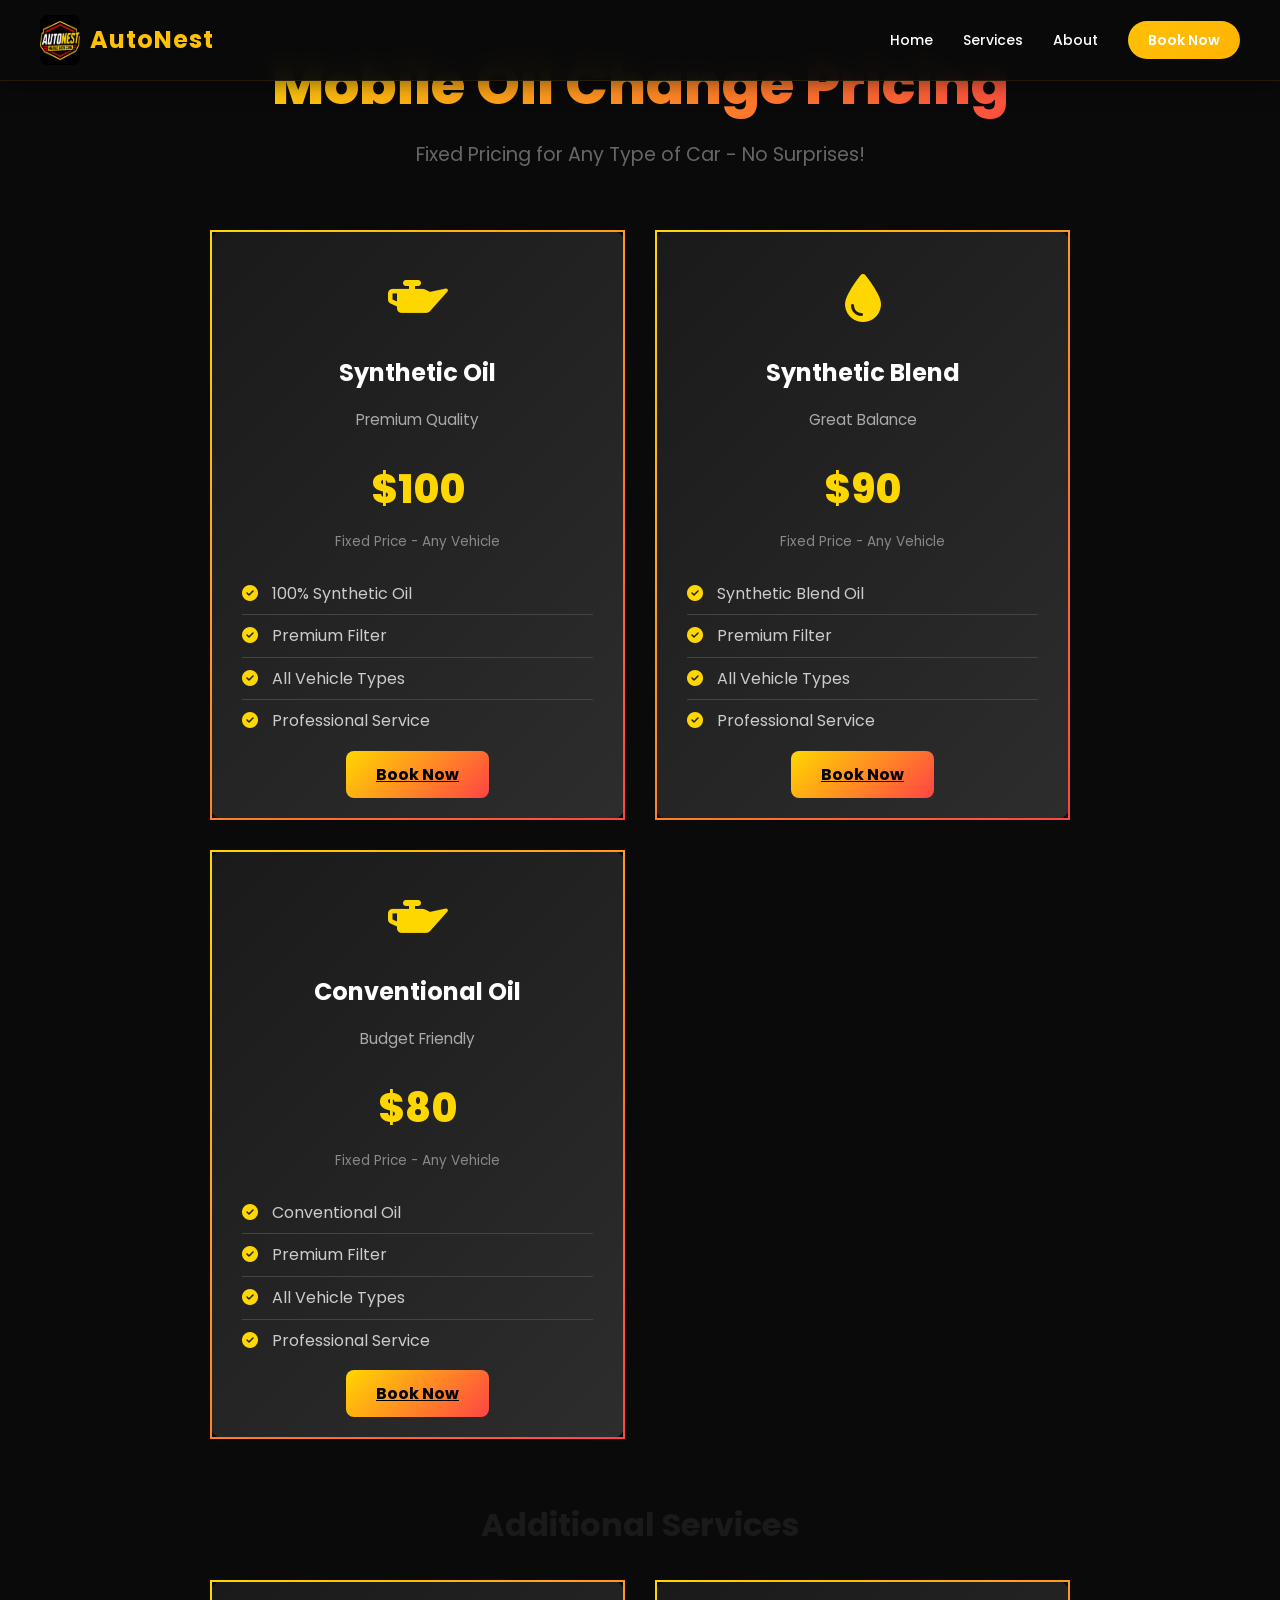
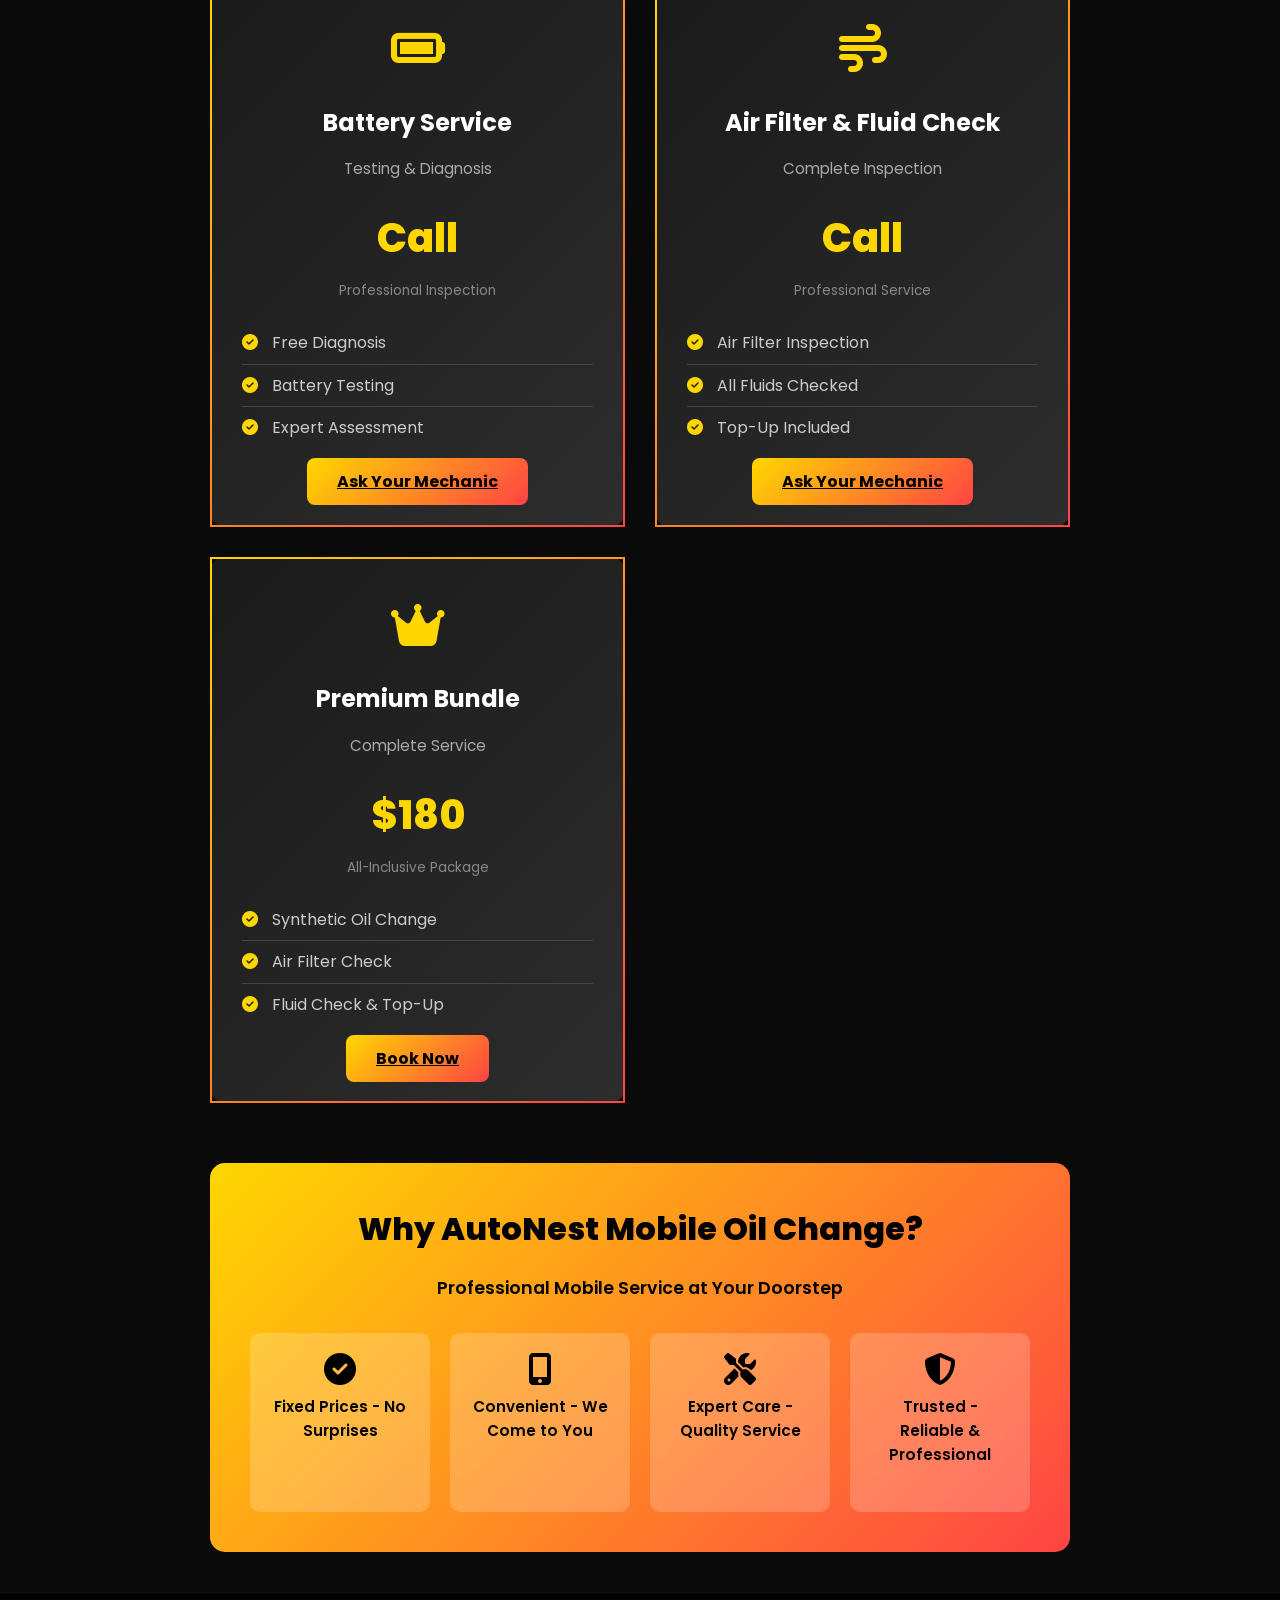
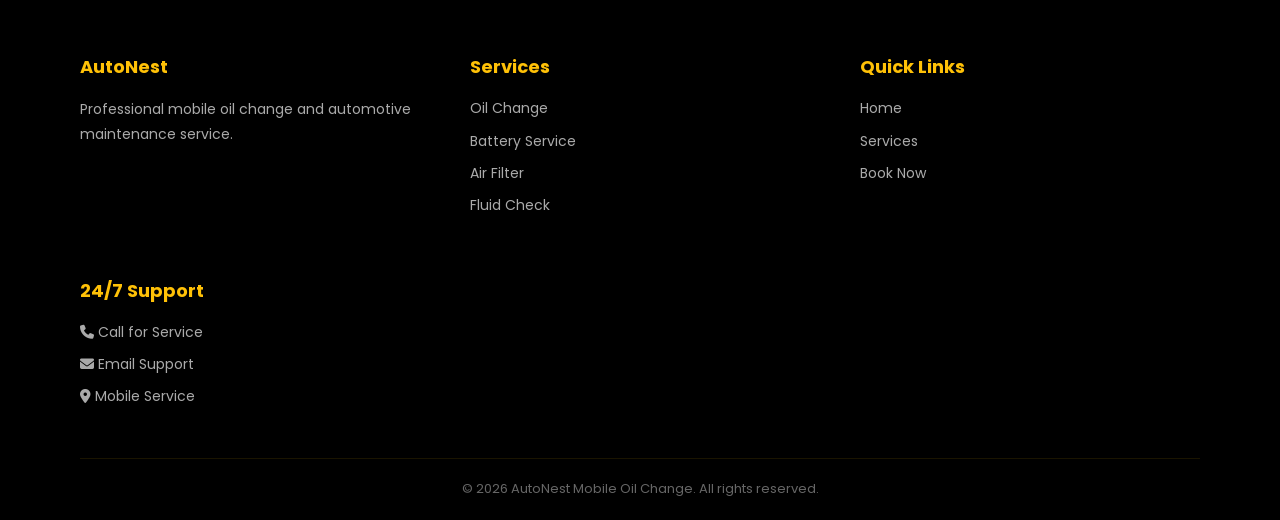
==== pricing.html @ f565ca82 "🎉 Initial commit: AutoNest website" ====
<!DOCTYPE html>
<html lang="en">
<head>
  <meta charset="UTF-8" />
  <meta name="viewport" content="width=device-width, initial-scale=1.0"/>
  <title>AutoNest Pricing | Mobile Oil Change Services</title>
  <link rel="stylesheet" href="styles.css" />
  <link href="https://fonts.googleapis.com/css2?family=Poppins:wght@300;400;600;700;800&family=Sora:wght@400;600;700&display=swap" rel="stylesheet">
  <link rel="stylesheet" href="https://cdnjs.cloudflare.com/ajax/libs/font-awesome/6.4.0/css/all.min.css">
  <style>
    .pricing-container {
      max-width: 900px;
      margin: 0 auto;
      padding: 40px 20px;
    }

    .pricing-hero {
      text-align: center;
      margin-bottom: 60px;
    }

    .pricing-hero h1 {
      font-size: 3.5rem;
      font-weight: 800;
      background: linear-gradient(135deg, #FFD700 0%, #FF4444 100%);
      -webkit-background-clip: text;
      -webkit-text-fill-color: transparent;
      background-clip: text;
      margin-bottom: 10px;
    }

    .pricing-hero p {
      font-size: 1.2rem;
      color: #666;
      margin-bottom: 30px;
    }

    .pricing-grid {
      display: grid;
      grid-template-columns: repeat(auto-fit, minmax(280px, 1fr));
      gap: 30px;
      margin-bottom: 60px;
    }

    .price-card {
      background: linear-gradient(135deg, #1a1a1a 0%, #2d2d2d 100%);
      border: 2px solid transparent;
      border-image: linear-gradient(135deg, #FFD700, #FF4444) 1;
      border-radius: 15px;
      padding: 30px;
      text-align: center;
      transition: all 0.3s ease;
      position: relative;
      overflow: hidden;
    }

    .price-card::before {
      content: '';
      position: absolute;
      top: 0;
      left: -100%;
      width: 100%;
      height: 100%;
      background: linear-gradient(90deg, transparent, rgba(255,215,0,0.1), transparent);
      transition: left 0.5s ease;
    }

    .price-card:hover::before {
      left: 100%;
    }

    .price-card:hover {
      transform: translateY(-10px);
      box-shadow: 0 20px 40px rgba(255,215,0,0.2);
    }

    .price-icon {
      font-size: 3rem;
      color: #FFD700;
      margin-bottom: 15px;
    }

    .price-card h3 {
      font-size: 1.5rem;
      color: #fff;
      margin-bottom: 15px;
      font-weight: 700;
    }

    .price-card p {
      color: #aaa;
      font-size: 0.95rem;
      margin-bottom: 25px;
    }

    .price-tag {
      font-size: 2.5rem;
      font-weight: 800;
      color: #FFD700;
      margin-bottom: 10px;
    }

    .price-note {
      color: #888;
      font-size: 0.85rem;
      margin-bottom: 20px;
    }

    .price-features {
      list-style: none;
      margin: 20px 0;
      text-align: left;
    }

    .price-features li {
      color: #ccc;
      padding: 8px 0;
      border-bottom: 1px solid #444;
    }

    .price-features li:last-child {
      border-bottom: none;
    }

    .price-features i {
      color: #FFD700;
      margin-right: 10px;
    }

    .btn-price {
      background: linear-gradient(135deg, #FFD700, #FF4444);
      color: #000;
      padding: 12px 30px;
      border: none;
      border-radius: 8px;
      font-weight: 700;
      cursor: pointer;
      width: 100%;
      margin-top: 20px;
      transition: all 0.3s ease;
    }

    .btn-price:hover {
      transform: scale(1.05);
      box-shadow: 0 10px 25px rgba(255,215,0,0.3);
    }

    .pricing-info {
      background: linear-gradient(135deg, #FFD700 0%, #FF4444 100%);
      border-radius: 15px;
      padding: 40px;
      color: #000;
      text-align: center;
      margin-top: 60px;
    }

    .pricing-info h2 {
      font-size: 2rem;
      margin-bottom: 20px;
      font-weight: 800;
    }

    .pricing-info p {
      font-size: 1.1rem;
      margin-bottom: 25px;
      font-weight: 600;
    }

    .features-grid {
      display: grid;
      grid-template-columns: repeat(auto-fit, minmax(150px, 1fr));
      gap: 20px;
      margin-top: 30px;
    }

    .feature-box {
      background: rgba(255,255,255,0.2);
      padding: 20px;
      border-radius: 10px;
      backdrop-filter: blur(10px);
    }

    .feature-box i {
      font-size: 2rem;
      display: block;
      margin-bottom: 10px;
    }

    .feature-box p {
      font-size: 0.95rem;
      font-weight: 600;
    }

    @media (max-width: 768px) {
      .pricing-hero h1 {
        font-size: 2.5rem;
      }

      .pricing-grid {
        grid-template-columns: 1fr;
      }
    }
  </style>
</head>

<body>

  <!-- NAVBAR -->
  <nav class="navbar">
    <div class="navbar-container">
      <div class="navbar-brand">
        <a href="index.html" style="text-decoration: none; color: inherit; display: flex; align-items: center; gap: 10px;">
          <img src="assets/logo.jpeg" alt="AutoNest Logo" class="logo-img" style="max-width: 40px;">
          <span class="brand-name">AutoNest</span>
        </a>
      </div>
      <button class="mobile-menu-toggle" id="mobileMenuToggle">
        <span></span>
        <span></span>
        <span></span>
      </button>
      <div class="nav-links" id="navLinks">
        <a href="index.html#home" class="nav-link">Home</a>
        <a href="index.html#services" class="nav-link">Services</a>
        <a href="index.html#about" class="nav-link">About</a>
        <a href="index.html#booking" class="nav-link nav-link-cta">Book Now</a>
      </div>
    </div>
  </nav>

  <div class="pricing-container">
    <div class="pricing-hero">
      <h1>Mobile Oil Change Pricing</h1>
      <p>Fixed Pricing for Any Type of Car - No Surprises!</p>
    </div>

    <div class="pricing-grid">
      <!-- Synthetic Oil Card -->
      <div class="price-card">
        <div class="price-icon">
          <i class="fas fa-oil-can"></i>
        </div>
        <h3>Synthetic Oil</h3>
        <p>Premium Quality</p>
        <div class="price-tag">$100</div>
        <div class="price-note">Fixed Price - Any Vehicle</div>
        <ul class="price-features">
          <li><i class="fas fa-check-circle"></i> 100% Synthetic Oil</li>
          <li><i class="fas fa-check-circle"></i> Premium Filter</li>
          <li><i class="fas fa-check-circle"></i> All Vehicle Types</li>
          <li><i class="fas fa-check-circle"></i> Professional Service</li>
        </ul>
        <a href="index.html#booking" class="btn-price">Book Now</a>
      </div>

      <!-- Synthetic Blend Card -->
      <div class="price-card">
        <div class="price-icon">
          <i class="fas fa-droplet"></i>
        </div>
        <h3>Synthetic Blend</h3>
        <p>Great Balance</p>
        <div class="price-tag">$90</div>
        <div class="price-note">Fixed Price - Any Vehicle</div>
        <ul class="price-features">
          <li><i class="fas fa-check-circle"></i> Synthetic Blend Oil</li>
          <li><i class="fas fa-check-circle"></i> Premium Filter</li>
          <li><i class="fas fa-check-circle"></i> All Vehicle Types</li>
          <li><i class="fas fa-check-circle"></i> Professional Service</li>
        </ul>
        <a href="index.html#booking" class="btn-price">Book Now</a>
      </div>

      <!-- Conventional Oil Card -->
      <div class="price-card">
        <div class="price-icon">
          <i class="fas fa-oil-can"></i>
        </div>
        <h3>Conventional Oil</h3>
        <p>Budget Friendly</p>
        <div class="price-tag">$80</div>
        <div class="price-note">Fixed Price - Any Vehicle</div>
        <ul class="price-features">
          <li><i class="fas fa-check-circle"></i> Conventional Oil</li>
          <li><i class="fas fa-check-circle"></i> Premium Filter</li>
          <li><i class="fas fa-check-circle"></i> All Vehicle Types</li>
          <li><i class="fas fa-check-circle"></i> Professional Service</li>
        </ul>
        <a href="index.html#booking" class="btn-price">Book Now</a>
      </div>
    </div>

    <!-- Additional Services Section -->
    <div style="margin-top: 60px;">
      <h2 style="text-align: center; font-size: 2rem; margin-bottom: 30px; color: #1a1a1a;">Additional Services</h2>
      <div class="pricing-grid">
        <div class="price-card">
          <div class="price-icon">
            <i class="fas fa-battery-full"></i>
          </div>
          <h3>Battery Service</h3>
          <p>Testing & Diagnosis</p>
          <div class="price-tag">Call</div>
          <div class="price-note">Professional Inspection</div>
          <ul class="price-features">
            <li><i class="fas fa-check-circle"></i> Free Diagnosis</li>
            <li><i class="fas fa-check-circle"></i> Battery Testing</li>
            <li><i class="fas fa-check-circle"></i> Expert Assessment</li>
          </ul>
          <a href="index.html#booking" class="btn-price">Ask Your Mechanic</a>
        </div>

        <div class="price-card">
          <div class="price-icon">
            <i class="fas fa-wind"></i>
          </div>
          <h3>Air Filter & Fluid Check</h3>
          <p>Complete Inspection</p>
          <div class="price-tag">Call</div>
          <div class="price-note">Professional Service</div>
          <ul class="price-features">
            <li><i class="fas fa-check-circle"></i> Air Filter Inspection</li>
            <li><i class="fas fa-check-circle"></i> All Fluids Checked</li>
            <li><i class="fas fa-check-circle"></i> Top-Up Included</li>
          </ul>
          <a href="index.html#booking" class="btn-price">Ask Your Mechanic</a>
        </div>

        <div class="price-card">
          <div class="price-icon">
            <i class="fas fa-crown"></i>
          </div>
          <h3>Premium Bundle</h3>
          <p>Complete Service</p>
          <div class="price-tag">$180</div>
          <div class="price-note">All-Inclusive Package</div>
          <ul class="price-features">
            <li><i class="fas fa-check-circle"></i> Synthetic Oil Change</li>
            <li><i class="fas fa-check-circle"></i> Air Filter Check</li>
            <li><i class="fas fa-check-circle"></i> Fluid Check & Top-Up</li>
          </ul>
          <a href="index.html#booking" class="btn-price">Book Now</a>
        </div>
      </div>
    </div>

    <!-- Why Choose Us Section -->
    <div class="pricing-info">
      <h2>Why AutoNest Mobile Oil Change?</h2>
      <p>Professional Mobile Service at Your Doorstep</p>
      <div class="features-grid">
        <div class="feature-box">
          <i class="fas fa-check-circle"></i>
          <p>Fixed Prices - No Surprises</p>
        </div>
        <div class="feature-box">
          <i class="fas fa-mobile-alt"></i>
          <p>Convenient - We Come to You</p>
        </div>
        <div class="feature-box">
          <i class="fas fa-tools"></i>
          <p>Expert Care - Quality Service</p>
        </div>
        <div class="feature-box">
          <i class="fas fa-shield-alt"></i>
          <p>Trusted - Reliable & Professional</p>
        </div>
      </div>
    </div>
  </div>

  <!-- FOOTER -->
  <footer>
    <div class="container">
      <div class="footer-content">
        <div class="footer-section">
          <h4>AutoNest</h4>
          <p>Professional mobile oil change and automotive maintenance service.</p>
        </div>
        <div class="footer-section">
          <h4>Services</h4>
          <ul>
            <li><a href="index.html#services">Oil Change</a></li>
            <li><a href="index.html#services">Battery Service</a></li>
            <li><a href="index.html#services">Air Filter</a></li>
            <li><a href="index.html#services">Fluid Check</a></li>
          </ul>
        </div>
        <div class="footer-section">
          <h4>Quick Links</h4>
          <ul>
            <li><a href="index.html">Home</a></li>
            <li><a href="index.html#services">Services</a></li>
            <li><a href="index.html#booking">Book Now</a></li>
          </ul>
        </div>
        <div class="footer-section">
          <h4>24/7 Support</h4>
          <ul>
            <li><i class="fas fa-phone"></i> Call for Service</li>
            <li><i class="fas fa-envelope"></i> Email Support</li>
            <li><i class="fas fa-map-marker-alt"></i> Mobile Service</li>
          </ul>
        </div>
      </div>
      <div class="footer-bottom">
        <p>&copy; 2026 AutoNest Mobile Oil Change. All rights reserved.</p>
      </div>
    </div>
  </footer>

  <script src="script.js"></script>

</body>
</html>
---- styles.css ----
/* ====================================
   GLOBAL & RESET
   ==================================== */

* {
  margin: 0;
  padding: 0;
  box-sizing: border-box;
}

html {
  scroll-behavior: smooth;
}

body {
  font-family: 'Poppins', sans-serif;
  background: #0a0a0a;
  color: #fff;
  overflow-x: hidden;
  line-height: 1.6;
}

.container {
  max-width: 1200px;
  margin: 0 auto;
  padding: 0 40px;
}

/* ====================================
   ANIMATIONS
   ==================================== */

@keyframes fadeInUp {
  from {
    opacity: 0;
    transform: translateY(30px);
  }
  to {
    opacity: 1;
    transform: translateY(0);
  }
}

@keyframes slideInLeft {
  from {
    opacity: 0;
    transform: translateX(-50px);
  }
  to {
    opacity: 1;
    transform: translateX(0);
  }
}

@keyframes slideInRight {
  from {
    opacity: 0;
    transform: translateX(50px);
  }
  to {
    opacity: 1;
    transform: translateX(0);
  }
}

@keyframes float {
  0%, 100% {
    transform: translateY(0px);
  }
  50% {
    transform: translateY(-20px);
  }
}

@keyframes scaleIn {
  from {
    opacity: 0;
    transform: scale(0.8);
  }
  to {
    opacity: 1;
    transform: scale(1);
  }
}

@keyframes rotateIcon {
  from {
    transform: rotate(0deg);
  }
  to {
    transform: rotate(360deg);
  }
}

@keyframes pulse {
  0%, 100% {
    opacity: 1;
  }
  50% {
    opacity: 0.7;
  }
}

@keyframes shimmer {
  0% {
    background-position: -1000px 0;
  }
  100% {
    background-position: 1000px 0;
  }
}

@keyframes glow {
  0%, 100% {
    box-shadow: 0 0 5px rgba(255, 193, 7, 0.3);
  }
  50% {
    box-shadow: 0 0 20px rgba(255, 193, 7, 0.6);
  }
}

@keyframes bounce {
  0%, 100% {
    transform: translateY(0);
  }
  50% {
    transform: translateY(-10px);
  }
}

/* ====================================
   NAVBAR
   ==================================== */

.navbar {
  position: fixed;
  top: 0;
  width: 100%;
  padding: 15px 40px;
  background: rgba(10, 10, 10, 0.95);
  backdrop-filter: blur(10px);
  z-index: 1000;
  border-bottom: 1px solid rgba(255, 193, 7, 0.1);
  box-shadow: 0 2px 20px rgba(0, 0, 0, 0.5);
}

.navbar-container {
  max-width: 1200px;
  margin: 0 auto;
  display: flex;
  justify-content: space-between;
  align-items: center;
}

.navbar-brand {
  display: flex;
  align-items: center;
  gap: 12px;
  cursor: pointer;
  animation: fadeInUp 0.8s ease-out;
}

.logo-img {
  height: 50px;
  border-radius: 8px;
  transition: transform 0.3s ease;
}

.logo-img:hover {
  transform: scale(1.05);
}

.brand-name {
  font-size: 24px;
  font-weight: 700;
  color: #ffc107;
  letter-spacing: 1px;
}

.nav-links {
  display: flex;
  gap: 30px;
  align-items: center;
  animation: fadeInUp 0.8s ease-out 0.1s both;
}

.nav-link {
  text-decoration: none;
  color: #fff;
  font-weight: 500;
  font-size: 14px;
  position: relative;
  transition: color 0.3s ease;
}

.nav-link::after {
  content: '';
  position: absolute;
  bottom: -5px;
  left: 0;
  width: 0;
  height: 2px;
  background: #ffc107;
  transition: width 0.3s ease;
}

.nav-link:hover {
  color: #ffc107;
}

.nav-link:hover::after {
  width: 100%;
}

.nav-link-cta {
  background: linear-gradient(135deg, #ffc107 0%, #ffb300 100%);
  color: #000;
  padding: 8px 20px;
  border-radius: 25px;
  font-weight: 600;
}

.nav-link-cta::after {
  display: none;
}

.nav-link-cta:hover {
  color: #000;
  transform: translateY(-2px);
  box-shadow: 0 5px 15px rgba(255, 193, 7, 0.4);
}

.mobile-menu-toggle {
  display: none;
  flex-direction: column;
  gap: 5px;
  background: none;
  border: none;
  cursor: pointer;
  z-index: 1001;
}

.mobile-menu-toggle span {
  width: 25px;
  height: 3px;
  background: #fff;
  transition: all 0.3s ease;
}

/* ====================================
   HERO SECTION
   ==================================== */

.hero {
  position: relative;
  height: 100vh;
  display: flex;
  align-items: center;
  justify-content: center;
  margin-top: 60px;
  overflow: hidden;
}

.hero-video-bg {
  position: absolute;
  top: 0;
  left: 0;
  width: 100%;
  height: 100%;
  z-index: 0;
}

.hero-bg-img {
  width: 100%;
  height: 100%;
  object-fit: cover;
  animation: zoom 30s ease-in-out infinite alternate;
}

.hero-overlay {
  position: absolute;
  top: 0;
  left: 0;
  width: 100%;
  height: 100%;
  background: linear-gradient(135deg, rgba(10, 10, 10, 0.8) 0%, rgba(10, 10, 10, 0.4) 100%);
}

@keyframes zoom {
  from {
    transform: scale(1);
  }
  to {
    transform: scale(1.1);
  }
}

.hero-content {
  position: relative;
  z-index: 2;
  text-align: left;
  max-width: 600px;
  padding: 40px;
  animation: slideInLeft 1s ease-out;
}

.hero-text {
  animation: fadeInUp 1s ease-out;
}

.hero-title {
  font-size: 80px;
  font-weight: 800;
  line-height: 1;
  margin-bottom: 20px;
  background: linear-gradient(135deg, #ffc107 0%, #ffb300 100%);
  -webkit-background-clip: text;
  -webkit-text-fill-color: transparent;
  background-clip: text;
}

.hero-title .word {
  display: block;
  animation: slideInLeft 0.8s ease-out;
}

.hero-title .word:nth-child(2) {
  animation-delay: 0.2s;
}

.hero-subtitle {
  font-size: 24px;
  color: #ffc107;
  font-weight: 600;
  margin-bottom: 15px;
  animation: fadeInUp 1s ease-out 0.2s both;
}

.hero-description {
  font-size: 16px;
  color: #ccc;
  margin-bottom: 30px;
  line-height: 1.8;
  animation: fadeInUp 1s ease-out 0.3s both;
}

.hero-cta {
  display: flex;
  gap: 20px;
  margin-bottom: 40px;
  animation: fadeInUp 1s ease-out 0.4s both;
}

.hero-stats {
  display: flex;
  gap: 40px;
  animation: fadeInUp 1s ease-out 0.5s both;
}

.stat-item {
  display: flex;
  flex-direction: column;
  gap: 5px;
}

.stat-number {
  font-size: 28px;
  font-weight: 700;
  color: #ffc107;
}

.stat-label {
  font-size: 12px;
  color: #aaa;
  text-transform: uppercase;
  letter-spacing: 1px;
}

.scroll-indicator {
  position: absolute;
  bottom: 30px;
  left: 50%;
  transform: translateX(-50%);
  text-align: center;
  animation: bounce 2s ease-in-out infinite;
  cursor: pointer;
  z-index: 2;
}

.scroll-indicator span {
  display: block;
  font-size: 12px;
  color: #ffc107;
  margin-bottom: 10px;
  text-transform: uppercase;
  letter-spacing: 1px;
}

.scroll-indicator i {
  color: #ffc107;
  font-size: 20px;
  animation: bounce 2s ease-in-out infinite;
}

/* ====================================
   BUTTONS
   ==================================== */

.btn {
  display: inline-flex;
  align-items: center;
  gap: 8px;
  padding: 12px 28px;
  border-radius: 50px;
  text-decoration: none;
  font-weight: 600;
  font-size: 14px;
  transition: all 0.3s ease;
  cursor: pointer;
  border: none;
  text-transform: uppercase;
  letter-spacing: 1px;
}

.btn-primary {
  background: linear-gradient(135deg, #ffc107 0%, #ffb300 100%);
  color: #000;
  box-shadow: 0 10px 30px rgba(255, 193, 7, 0.3);
}

.btn-primary:hover {
  transform: translateY(-3px);
  box-shadow: 0 15px 40px rgba(255, 193, 7, 0.5);
}

.btn-primary:active {
  transform: translateY(-1px);
}

.btn-secondary {
  background: transparent;
  border: 2px solid #ffc107;
  color: #ffc107;
}

.btn-secondary:hover {
  background: #ffc107;
  color: #000;
  transform: translateY(-3px);
}

.btn-lg {
  padding: 15px 40px;
  font-size: 16px;
}

.btn-service {
  background: #ffc107;
  color: #000;
  padding: 10px 20px;
  font-size: 12px;
  width: 100%;
  justify-content: center;
  position: relative;
  z-index: 10;
  pointer-events: all;
  cursor: pointer;
}

.btn-service:hover {
  background: #ffb300;
  transform: translateY(-2px);
}

/* ====================================
   SECTION HEADERS
   ==================================== */

.section-header {
  text-align: center;
  margin-bottom: 60px;
  animation: fadeInUp 0.8s ease-out;
}

.section-header h2 {
  font-size: 48px;
  font-weight: 800;
  margin-bottom: 15px;
  background: linear-gradient(135deg, #ffc107 0%, #ffb300 100%);
  -webkit-background-clip: text;
  -webkit-text-fill-color: transparent;
  background-clip: text;
}

.section-header p {
  font-size: 18px;
  color: #aaa;
  margin-bottom: 20px;
}

.header-underline {
  width: 60px;
  height: 4px;
  background: linear-gradient(135deg, #ffc107 0%, #ffb300 100%);
  margin: 0 auto;
  border-radius: 2px;
}

/* ====================================
   SERVICES SECTION
   ==================================== */

.services {
  padding: 120px 0;
  background: linear-gradient(180deg, #0a0a0a 0%, #111 100%);
  position: relative;
}

.service-grid {
  display: grid;
  grid-template-columns: repeat(auto-fit, minmax(300px, 1fr));
  gap: 30px;
  margin-top: 50px;
}

.service-card {
  perspective: 1000px;
}

.service-card-inner {
  background: linear-gradient(135deg, #1a1a1a 0%, #111 100%);
  border: 1px solid rgba(255, 193, 7, 0.1);
  border-radius: 15px;
  padding: 30px;
  height: 100%;
  display: flex;
  flex-direction: column;
  transition: all 0.3s cubic-bezier(0.68, -0.55, 0.265, 1.55);
  position: relative;
  overflow: hidden;
  animation: fadeInUp 0.8s ease-out;
  pointer-events: auto;
}

.service-card-inner::before {
  content: '';
  position: absolute;
  top: -50%;
  left: -50%;
  width: 200%;
  height: 200%;
  background: linear-gradient(135deg, transparent, rgba(255, 193, 7, 0.2), transparent);
  transform: rotate(45deg);
  animation: shimmer 3s infinite;
}

.service-card:hover .service-card-inner {
  transform: translateY(-15px) rotateX(5deg);
  border-color: #ffc107;
  box-shadow: 0 30px 60px rgba(255, 193, 7, 0.2);
}

.service-icon {
  font-size: 50px;
  color: #ffc107;
  margin-bottom: 20px;
  animation: fadeInUp 0.8s ease-out;
}

.service-icon i {
  transition: transform 0.3s ease;
}

.service-card:hover .service-icon i {
  animation: rotateIcon 0.6s ease;
}

.service-image {
  width: 100%;
  height: 200px;
  border-radius: 10px;
  overflow: hidden;
  margin-bottom: 20px;
}

.service-image img {
  width: 100%;
  height: 100%;
  object-fit: cover;
  transition: transform 0.3s ease;
}

.service-card:hover .service-image img {
  transform: scale(1.1);
}

.service-card-inner h3 {
  font-size: 22px;
  margin-bottom: 12px;
  color: #fff;
  position: relative;
  z-index: 1;
}

.service-card-inner p {
  color: #aaa;
  font-size: 14px;
  margin-bottom: 20px;
  position: relative;
  z-index: 1;
  flex-grow: 1;
}

.service-features {
  display: flex;
  flex-direction: column;
  gap: 8px;
  margin-bottom: 20px;
  position: relative;
  z-index: 1;
}

.service-features span {
  color: #ccc;
  font-size: 13px;
}

.service-features i {
  color: #ffc107;
  margin-right: 8px;
}

.service-price {
  font-size: 16px;
  color: #aaa;
  margin-bottom: 20px;
  position: relative;
  z-index: 1;
}

.service-price strong {
  color: #ffc107;
  font-size: 24px;
}

/* ====================================
   ABOUT SECTION
   ==================================== */

.about {
  padding: 120px 0;
  background: #111;
  position: relative;
}

.about-grid {
  display: grid;
  grid-template-columns: 1fr 1fr;
  gap: 60px;
  align-items: center;
}

.about-content {
  animation: slideInLeft 0.8s ease-out;
}

.about-content h2 {
  font-size: 48px;
  font-weight: 800;
  margin-bottom: 20px;
  color: #fff;
}

.about-content > p {
  font-size: 18px;
  color: #aaa;
  margin-bottom: 40px;
  line-height: 1.8;
}

.about-features {
  display: grid;
  grid-template-columns: 1fr 1fr;
  gap: 30px;
}

.feature-item {
  display: flex;
  gap: 20px;
  animation: fadeInUp 0.8s ease-out;
}

.feature-icon {
  font-size: 40px;
  color: #ffc107;
  min-width: 60px;
  height: 60px;
  display: flex;
  align-items: center;
  justify-content: center;
  background: rgba(255, 193, 7, 0.1);
  border-radius: 10px;
  transition: all 0.3s ease;
}

.feature-item:hover .feature-icon {
  background: #ffc107;
  color: #000;
  transform: scale(1.1);
}

.feature-text h4 {
  font-size: 18px;
  color: #fff;
  margin-bottom: 8px;
}

.feature-text p {
  color: #aaa;
  font-size: 14px;
}

.about-image {
  position: relative;
  animation: slideInRight 0.8s ease-out;
}

.about-image img {
  width: 100%;
  border-radius: 15px;
  box-shadow: 0 20px 60px rgba(255, 193, 7, 0.2);
  transition: transform 0.3s ease;
}

.about-image:hover img {
  transform: scale(1.02);
}

.about-overlay {
  position: absolute;
  bottom: 0;
  left: 0;
  right: 0;
  background: linear-gradient(180deg, transparent 0%, rgba(10, 10, 10, 0.9) 100%);
  padding: 40px;
  border-radius: 0 0 15px 15px;
  display: flex;
  align-items: flex-end;
  height: 200px;
  opacity: 0;
  transition: opacity 0.3s ease;
}

.about-image:hover .about-overlay {
  opacity: 1;
}

.about-overlay p {
  color: #ffc107;
  font-weight: 600;
  font-size: 18px;
}

/* ====================================
   STATS SECTION
   ==================================== */

.stats {
  padding: 80px 0;
  background: linear-gradient(135deg, #1a1a1a 0%, #0a0a0a 100%);
}

.stats-grid {
  display: grid;
  grid-template-columns: repeat(auto-fit, minmax(200px, 1fr));
  gap: 30px;
}

.stat-card {
  text-align: center;
  padding: 40px;
  background: rgba(255, 193, 7, 0.05);
  border: 1px solid rgba(255, 193, 7, 0.1);
  border-radius: 15px;
  transition: all 0.3s ease;
  animation: scaleIn 0.8s ease-out;
}

.stat-card:hover {
  background: rgba(255, 193, 7, 0.1);
  border-color: #ffc107;
  transform: translateY(-10px);
  box-shadow: 0 20px 40px rgba(255, 193, 7, 0.1);
}

.stat-card h3 {
  font-size: 48px;
  color: #ffc107;
  font-weight: 800;
  margin-bottom: 10px;
}

.stat-card p {
  color: #aaa;
  font-size: 14px;
}

/* ====================================
   BOOKING SECTION
   ==================================== */

.booking {
  padding: 120px 0;
  background: linear-gradient(180deg, #111 0%, #0a0a0a 100%);
}

.booking-wrapper {
  background: rgba(255, 193, 7, 0.05);
  border: 1px solid rgba(255, 193, 7, 0.1);
  border-radius: 20px;
  padding: 40px;
  margin: 50px 0;
  animation: fadeInUp 0.8s ease-out;
  backdrop-filter: blur(10px);
}

.booking-wrapper .calendly-inline-widget {
  border-radius: 15px;
  overflow: hidden;
}

.booking-info {
  display: grid;
  grid-template-columns: repeat(auto-fit, minmax(250px, 1fr));
  gap: 30px;
  margin-top: 50px;
}

.info-card {
  background: rgba(255, 193, 7, 0.05);
  border: 1px solid rgba(255, 193, 7, 0.1);
  padding: 30px;
  border-radius: 15px;
  text-align: center;
  transition: all 0.3s ease;
  animation: fadeInUp 0.8s ease-out;
}

.info-card:hover {
  background: rgba(255, 193, 7, 0.1);
  border-color: #ffc107;
  transform: translateY(-10px);
}

.info-card i {
  font-size: 40px;
  color: #ffc107;
  margin-bottom: 15px;
  transition: transform 0.3s ease;
}

.info-card:hover i {
  transform: scale(1.2);
}

.info-card h4 {
  font-size: 18px;
  margin-bottom: 10px;
  color: #fff;
}

.info-card p {
  color: #aaa;
  font-size: 14px;
}

/* ====================================
   FOOTER
   ==================================== */

footer {
  background: #000;
  padding: 60px 0 20px;
  border-top: 1px solid rgba(255, 193, 7, 0.1);
}

.footer-content {
  display: grid;
  grid-template-columns: repeat(auto-fit, minmax(250px, 1fr));
  gap: 50px;
  margin-bottom: 40px;
}

.footer-section {
  animation: fadeInUp 0.8s ease-out;
}

.footer-section h4 {
  font-size: 18px;
  color: #ffc107;
  margin-bottom: 15px;
}

.footer-section p {
  color: #aaa;
  font-size: 14px;
  line-height: 1.8;
  margin-bottom: 15px;
}

.footer-section ul {
  list-style: none;
}

.footer-section ul li {
  color: #aaa;
  font-size: 14px;
  margin-bottom: 10px;
  transition: color 0.3s ease;
}

.footer-section ul li:hover {
  color: #ffc107;
}

.footer-section ul li a {
  text-decoration: none;
  color: inherit;
  transition: color 0.3s ease;
}

.footer-section ul li a:hover {
  color: #ffc107;
}

.social-links {
  display: flex;
  gap: 15px;
}

.social-links a {
  width: 40px;
  height: 40px;
  display: flex;
  align-items: center;
  justify-content: center;
  background: rgba(255, 193, 7, 0.1);
  border-radius: 50%;
  color: #ffc107;
  text-decoration: none;
  transition: all 0.3s ease;
}

.social-links a:hover {
  background: #ffc107;
  color: #000;
  transform: translateY(-5px);
}

.footer-bottom {
  text-align: center;
  padding-top: 20px;
  border-top: 1px solid rgba(255, 193, 7, 0.1);
  color: #666;
  font-size: 13px;
}

/* ====================================
   RESPONSIVE DESIGN
   ==================================== */

@media (max-width: 768px) {
  .container {
    padding: 0 20px;
  }

  .navbar {
    padding: 12px 20px;
  }

  .navbar-container {
    justify-content: space-between;
  }

  .mobile-menu-toggle {
    display: flex;
  }

  .nav-links {
    position: fixed;
    left: -100%;
    top: 60px;
    flex-direction: column;
    background: rgba(10, 10, 10, 0.98);
    width: 100%;
    text-align: center;
    transition: 0.3s;
    box-shadow: 0 10px 27px rgba(0, 0, 0, 0.5);
    padding: 20px 0;
    gap: 20px;
  }

  .nav-links.active {
    left: 0;
  }

  .logo-img {
    height: 40px;
  }

  .brand-name {
    font-size: 18px;
  }

  .hero {
    height: auto;
    min-height: 80vh;
    margin-top: 50px;
  }

  .hero-content {
    text-align: center;
    max-width: 100%;
    padding: 40px 20px;
  }

  .hero-title {
    font-size: 48px;
  }

  .hero-subtitle {
    font-size: 18px;
  }

  .hero-cta {
    flex-direction: column;
    justify-content: center;
  }

  .btn {
    width: 100%;
    justify-content: center;
  }

  .hero-stats {
    flex-direction: column;
    gap: 20px;
    margin-top: 30px;
  }

  .section-header h2 {
    font-size: 36px;
  }

  .service-grid {
    grid-template-columns: 1fr;
  }

  .about-grid {
    grid-template-columns: 1fr;
    gap: 40px;
  }

  .about-features {
    grid-template-columns: 1fr;
  }

  .about-content h2 {
    font-size: 36px;
  }

  .stats-grid {
    grid-template-columns: 1fr 1fr;
  }

  .footer-content {
    grid-template-columns: 1fr;
    gap: 30px;
  }

  .booking-wrapper {
    padding: 20px;
  }

  .booking-wrapper .calendly-inline-widget {
    min-height: 400px !important;
  }
}

@media (max-width: 480px) {
  .hero-title {
    font-size: 36px;
  }

  .hero-subtitle {
    font-size: 16px;
  }

  .hero-description {
    font-size: 14px;
  }

  .section-header h2 {
    font-size: 28px;
  }

  .section-header p {
    font-size: 14px;
  }

  .stats-grid {
    grid-template-columns: 1fr;
  }

  .stat-card h3 {
    font-size: 36px;
  }

  .info-card {
    padding: 20px;
  }

  .footer-section h4 {
    font-size: 16px;
  }

  .footer-section p,
  .footer-section ul li {
    font-size: 12px;
  }
}

/* ====================================
   DARK MODE & SMOOTH SCROLLING
   ==================================== */

::-webkit-scrollbar {
  width: 10px;
}

::-webkit-scrollbar-track {
  background: #0a0a0a;
}

::-webkit-scrollbar-thumb {
  background: #ffc107;
  border-radius: 5px;
}

::-webkit-scrollbar-thumb:hover {
  background: #ffb300;
}

/* Selection highlight */
::selection {
  background: #ffc107;
  color: #000;
}
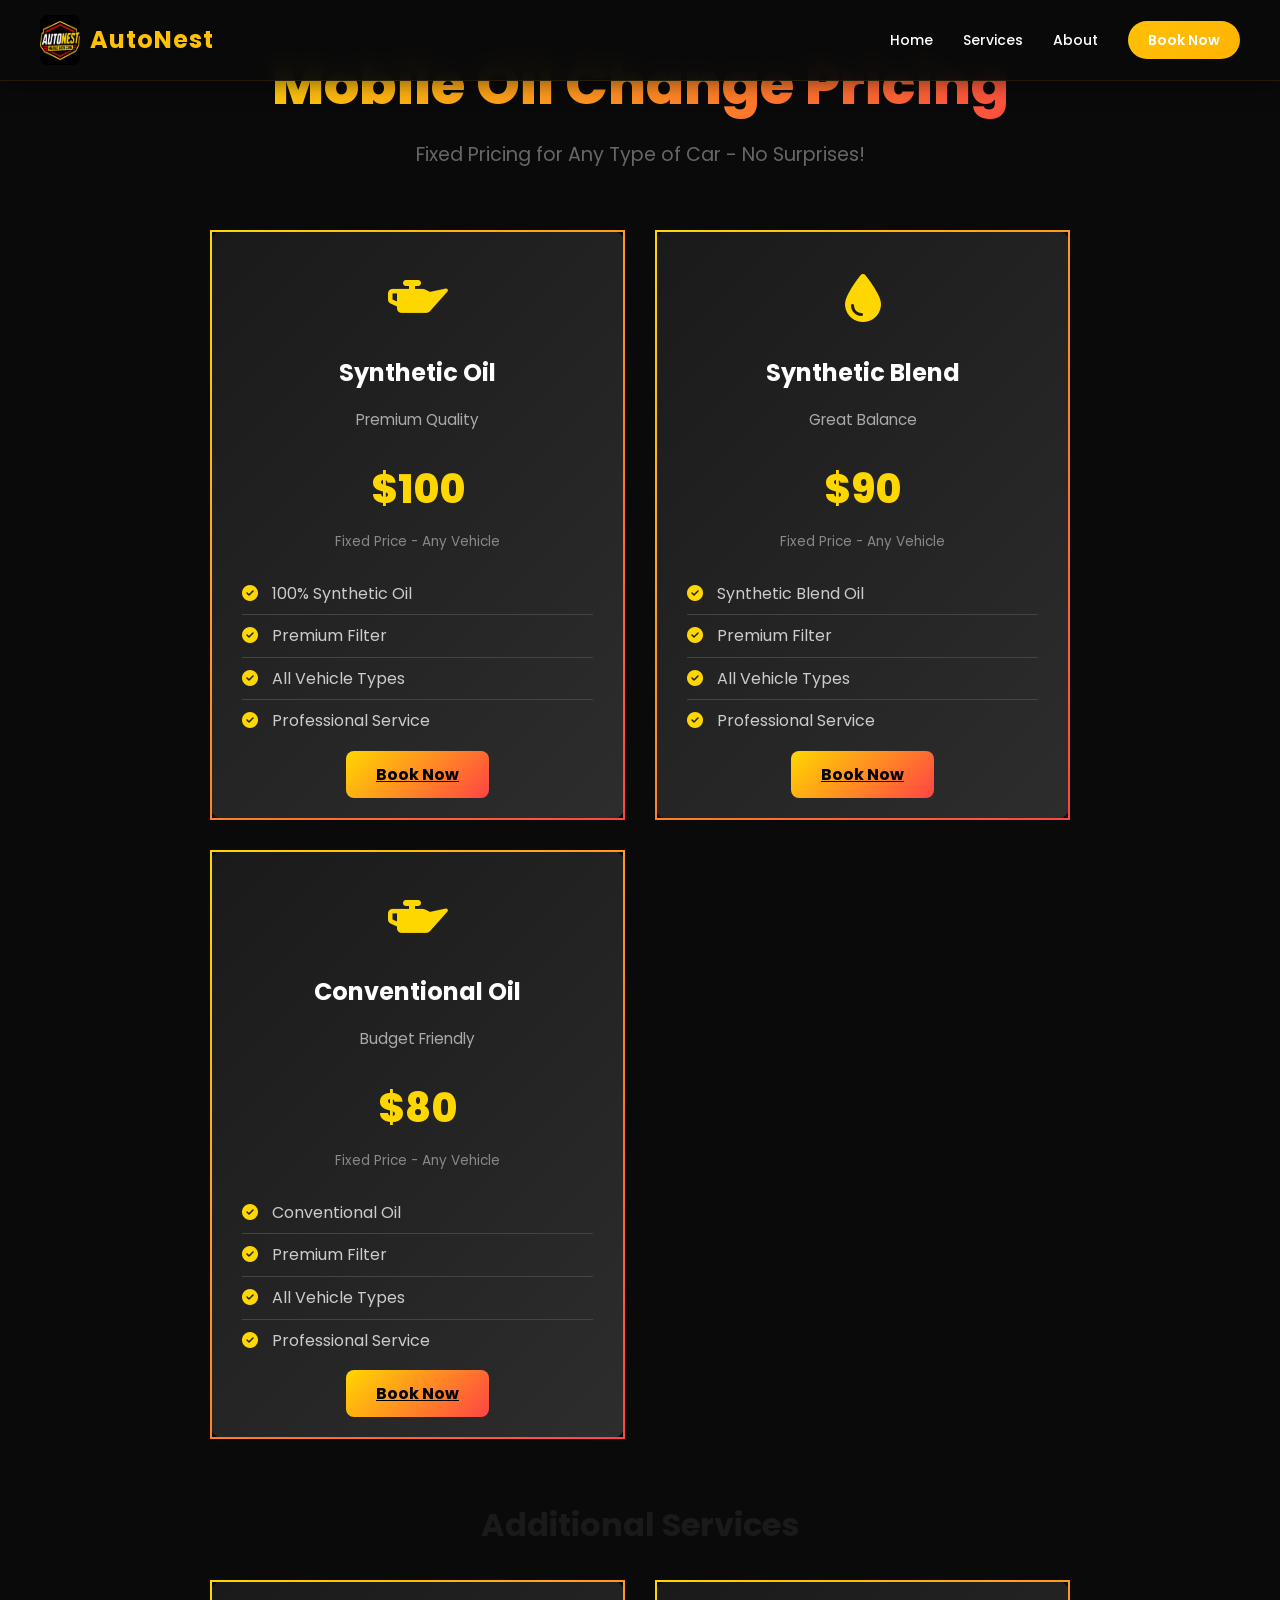
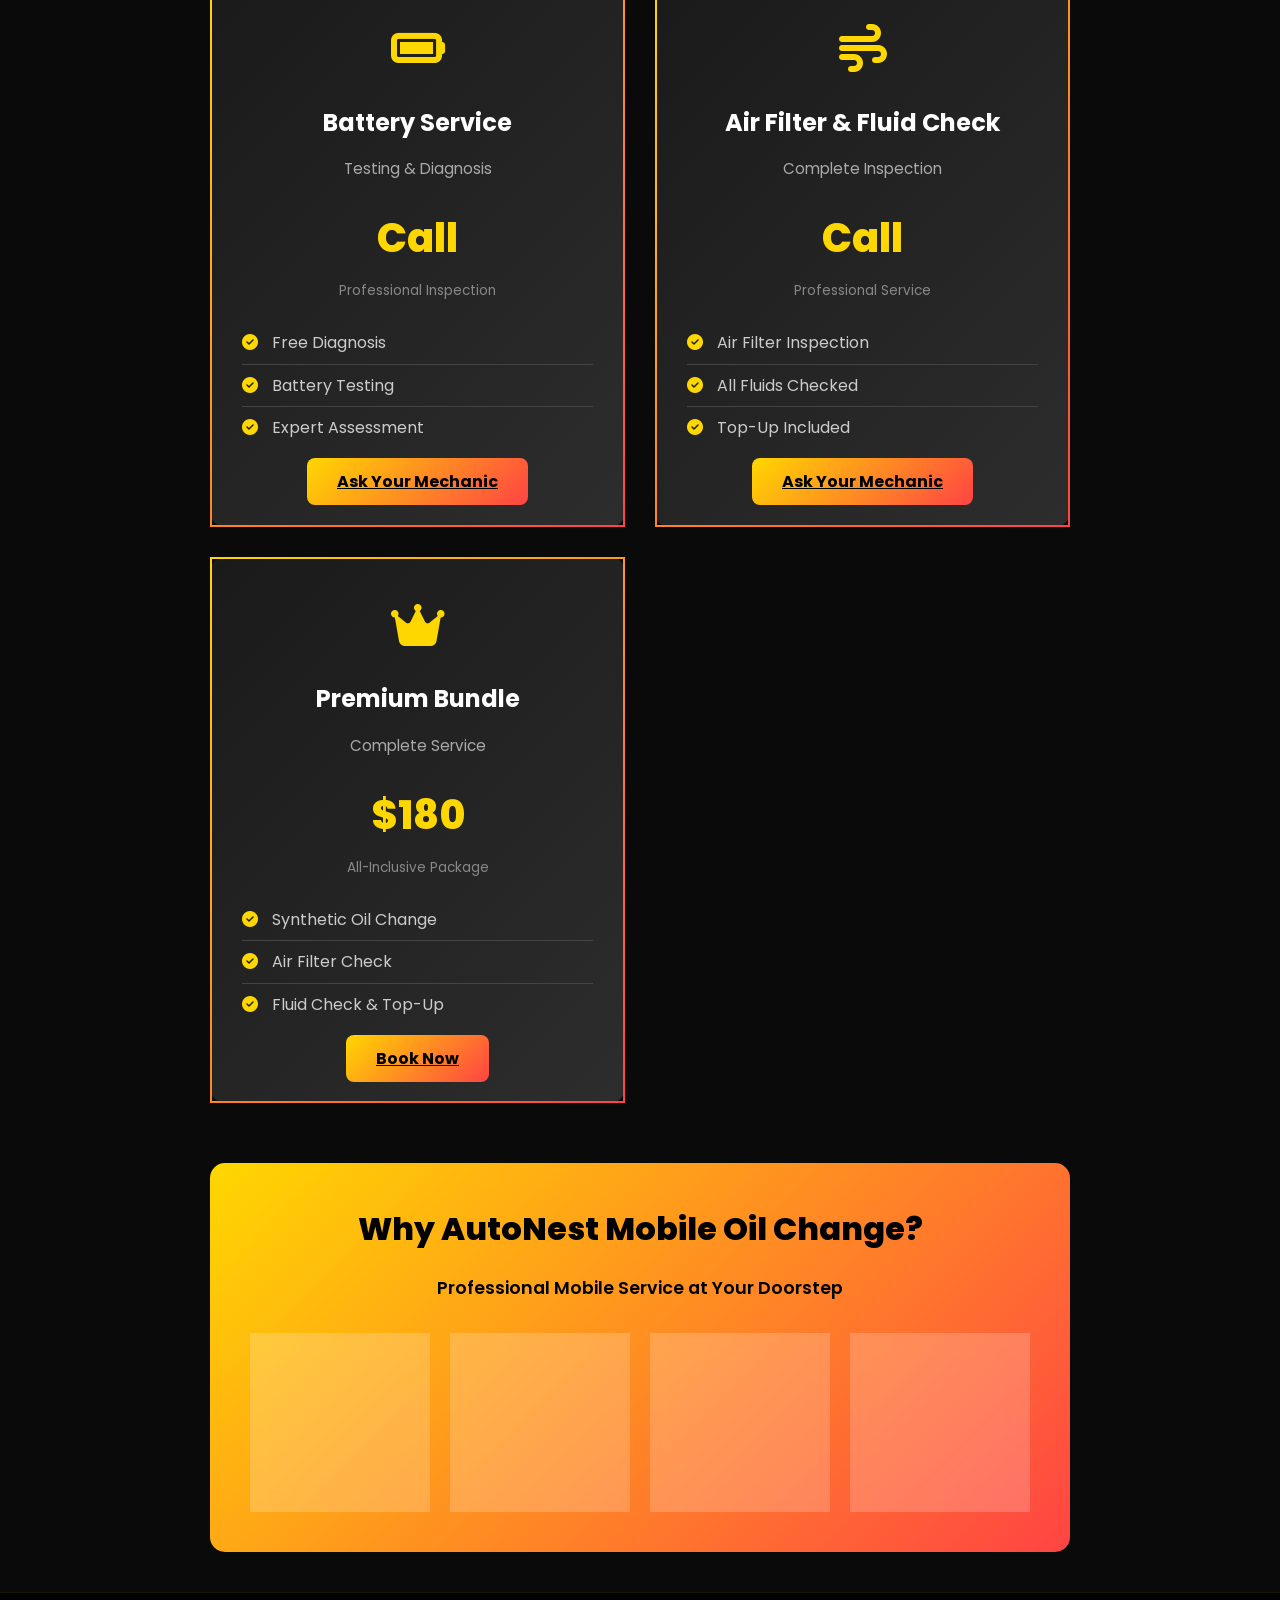
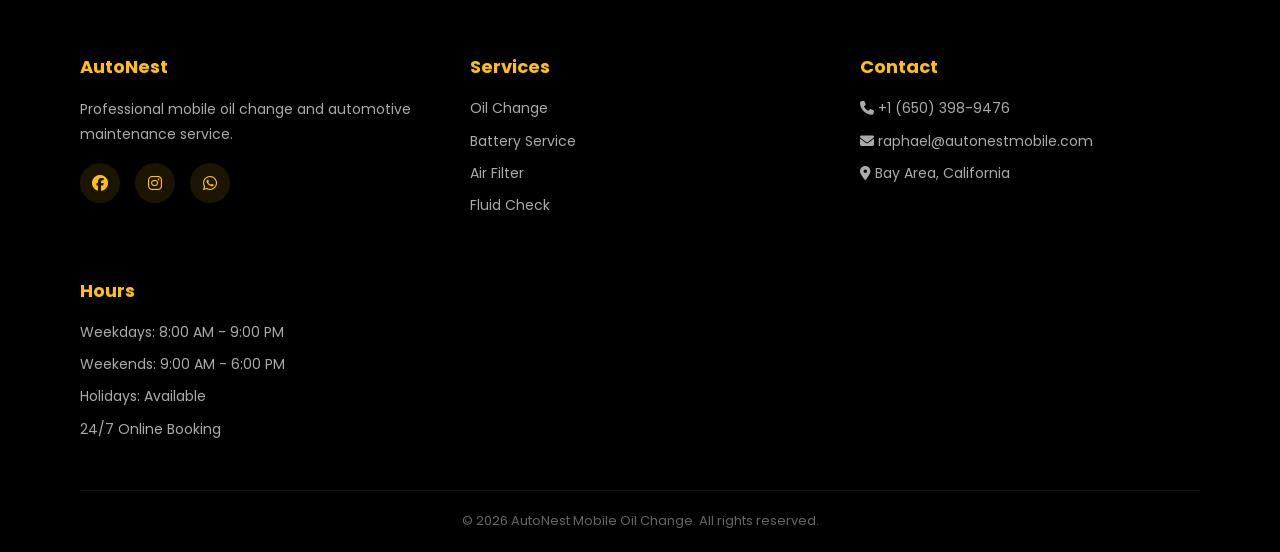
==== commit 554d4a9a: "⏰ Update hours, services completed count, and pricing page footer" ====
--- a/pricing.html
+++ b/pricing.html
@@ -5,6 +5,11 @@
   <meta name="viewport" content="width=device-width, initial-scale=1.0"/>
   <title>AutoNest Pricing | Mobile Oil Change Services</title>
   <link rel="stylesheet" href="styles.css" />
+  
+  <!-- Favicon -->
+  <link rel="icon" type="image/jpeg" href="assets/logo.jpeg">
+  <link rel="shortcut icon" type="image/jpeg" href="assets/logo.jpeg">
+  
   <link href="https://fonts.googleapis.com/css2?family=Poppins:wght@300;400;600;700;800&family=Sora:wght@400;600;700&display=swap" rel="stylesheet">
   <link rel="stylesheet" href="https://cdnjs.cloudflare.com/ajax/libs/font-awesome/6.4.0/css/all.min.css">
   <style>
@@ -376,6 +381,11 @@
         <div class="footer-section">
           <h4>AutoNest</h4>
           <p>Professional mobile oil change and automotive maintenance service.</p>
+          <div class="social-links">
+            <a href="#" title="Facebook"><i class="fab fa-facebook"></i></a>
+            <a href="#" title="Instagram"><i class="fab fa-instagram"></i></a>
+            <a href="#" title="WhatsApp"><i class="fab fa-whatsapp"></i></a>
+          </div>
         </div>
         <div class="footer-section">
           <h4>Services</h4>
@@ -387,19 +397,20 @@
           </ul>
         </div>
         <div class="footer-section">
-          <h4>Quick Links</h4>
+          <h4>Contact</h4>
           <ul>
-            <li><a href="index.html">Home</a></li>
-            <li><a href="index.html#services">Services</a></li>
-            <li><a href="index.html#booking">Book Now</a></li>
+            <li><i class="fas fa-phone"></i> +1 (650) 398-9476</li>
+            <li><i class="fas fa-envelope"></i> raphael@autonestmobile.com</li>
+            <li><i class="fas fa-map-marker-alt"></i> Bay Area, California</li>
           </ul>
         </div>
         <div class="footer-section">
-          <h4>24/7 Support</h4>
+          <h4>Hours</h4>
           <ul>
-            <li><i class="fas fa-phone"></i> Call for Service</li>
-            <li><i class="fas fa-envelope"></i> Email Support</li>
-            <li><i class="fas fa-map-marker-alt"></i> Mobile Service</li>
+            <li>Weekdays: 8:00 AM - 9:00 PM</li>
+            <li>Weekends: 9:00 AM - 6:00 PM</li>
+            <li>Holidays: Available</li>
+            <li>24/7 Online Booking</li>
           </ul>
         </div>
       </div>
--- a/styles.css
+++ b/styles.css
@@ -378,28 +378,30 @@
 
 .scroll-indicator {
   position: absolute;
-  bottom: 30px;
+  bottom: 50px;
   left: 50%;
   transform: translateX(-50%);
   text-align: center;
   animation: bounce 2s ease-in-out infinite;
   cursor: pointer;
-  z-index: 2;
+  z-index: 100;
 }
 
 .scroll-indicator span {
   display: block;
-  font-size: 12px;
-  color: #ffc107;
-  margin-bottom: 10px;
+  font-size: 14px;
+  color: #ffc107;
+  margin-bottom: 12px;
   text-transform: uppercase;
-  letter-spacing: 1px;
+  letter-spacing: 1.5px;
+  font-weight: 600;
 }
 
 .scroll-indicator i {
   color: #ffc107;
-  font-size: 20px;
+  font-size: 28px;
   animation: bounce 2s ease-in-out infinite;
+  display: block;
 }
 
 /* ====================================
@@ -523,8 +525,43 @@
   margin-top: 50px;
 }
 
+/* Mobile Carousel */
+@media (max-width: 768px) {
+  .service-grid {
+    display: flex;
+    grid-template-columns: auto;
+    overflow-x: auto;
+    overflow-y: hidden;
+    gap: 20px;
+    margin-top: 50px;
+    padding: 10px 0 20px 0;
+    scroll-behavior: smooth;
+    -webkit-overflow-scrolling: touch;
+    scroll-snap-type: x mandatory;
+    cursor: grab;
+    user-select: none;
+    margin-left: -20px;
+    margin-right: -20px;
+    padding-left: 20px;
+    padding-right: 20px;
+  }
+
+  .service-grid:active {
+    cursor: grabbing;
+  }
+}
+
 .service-card {
   perspective: 1000px;
+  scroll-snap-align: start;
+}
+
+@media (max-width: 768px) {
+  .service-card {
+    min-width: 90vw;
+    max-width: 90vw;
+    flex-shrink: 0;
+  }
 }
 
 .service-card-inner {
@@ -551,7 +588,14 @@
   height: 200%;
   background: linear-gradient(135deg, transparent, rgba(255, 193, 7, 0.2), transparent);
   transform: rotate(45deg);
+  animation: none;
+  opacity: 0;
+  transition: opacity 0.3s ease;
+}
+
+.service-card:hover .service-card-inner::before {
   animation: shimmer 3s infinite;
+  opacity: 1;
 }
 
 .service-card:hover .service-card-inner {
@@ -1085,6 +1129,19 @@
   .booking-wrapper .calendly-inline-widget {
     min-height: 400px !important;
   }
+
+  .scroll-indicator {
+    bottom: 40px;
+  }
+
+  .scroll-indicator span {
+    font-size: 12px;
+    margin-bottom: 8px;
+  }
+
+  .scroll-indicator i {
+    font-size: 24px;
+  }
 }
 
 @media (max-width: 480px) {
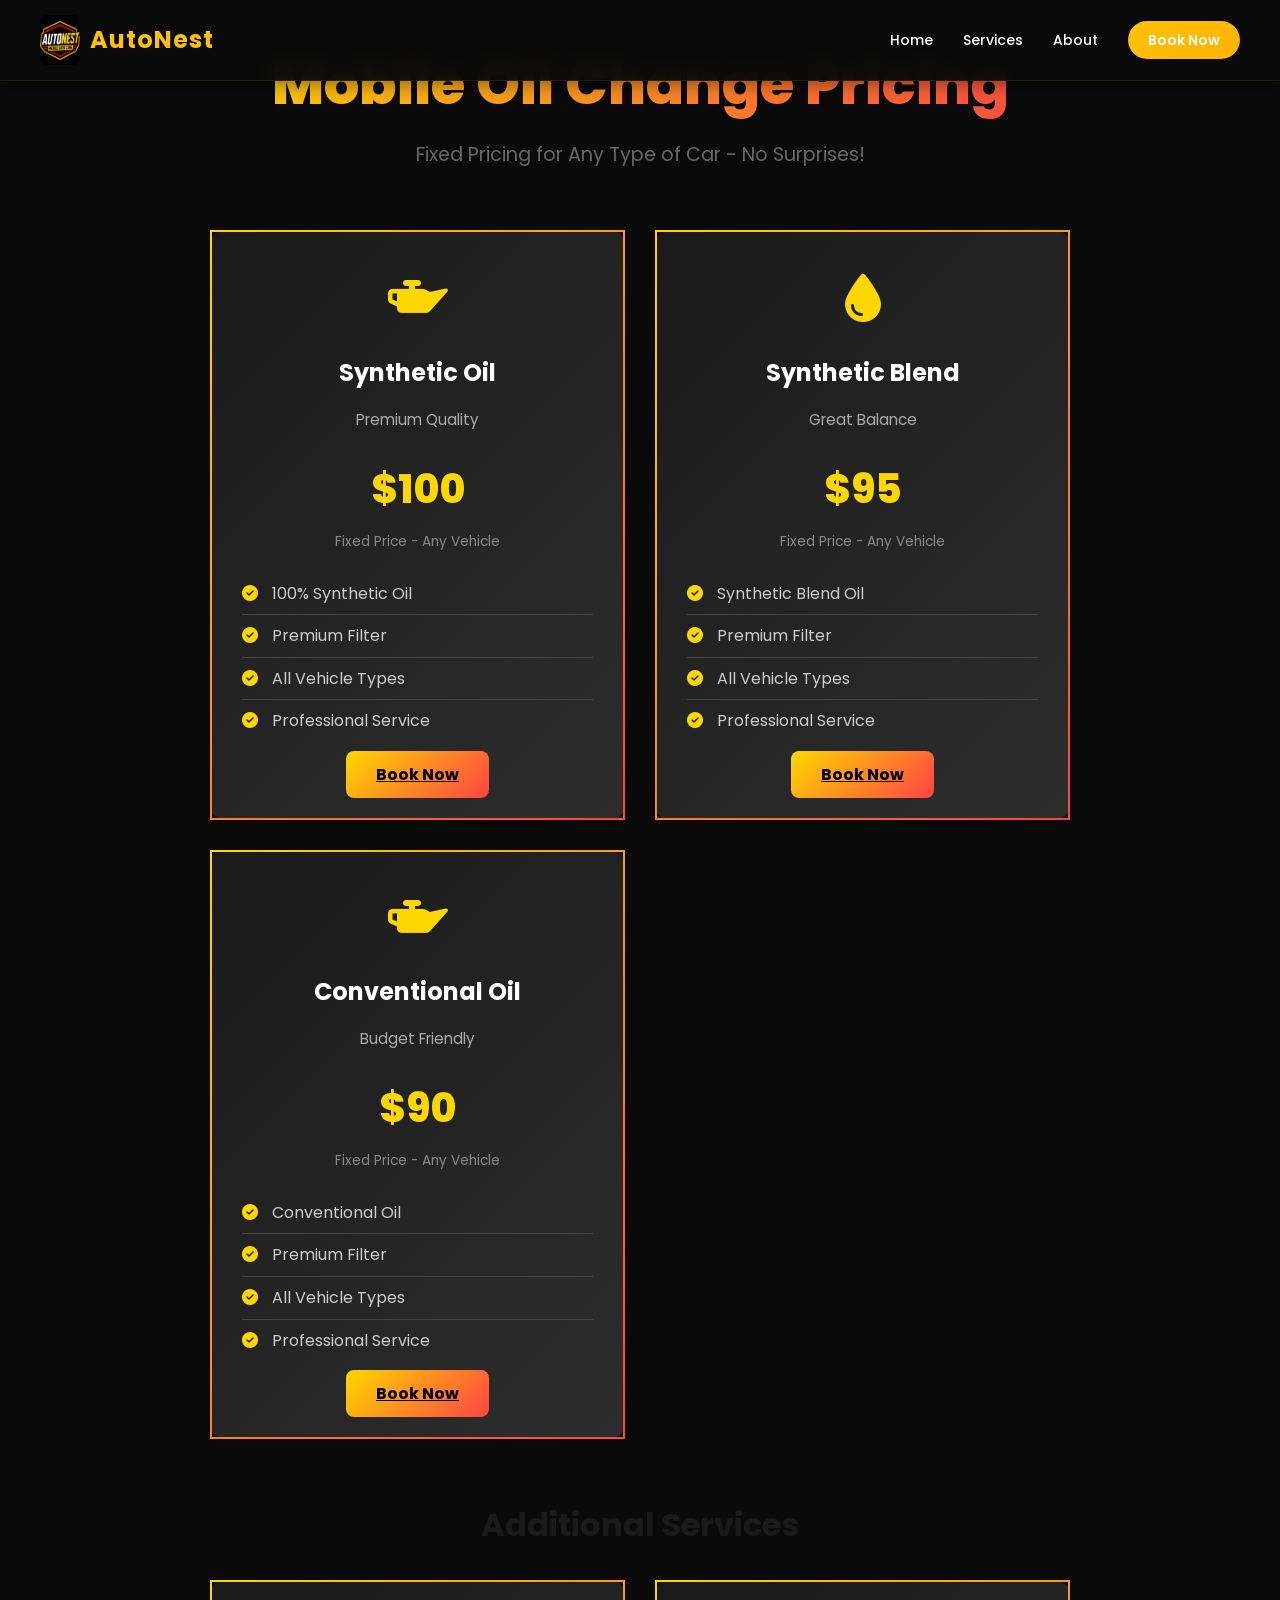
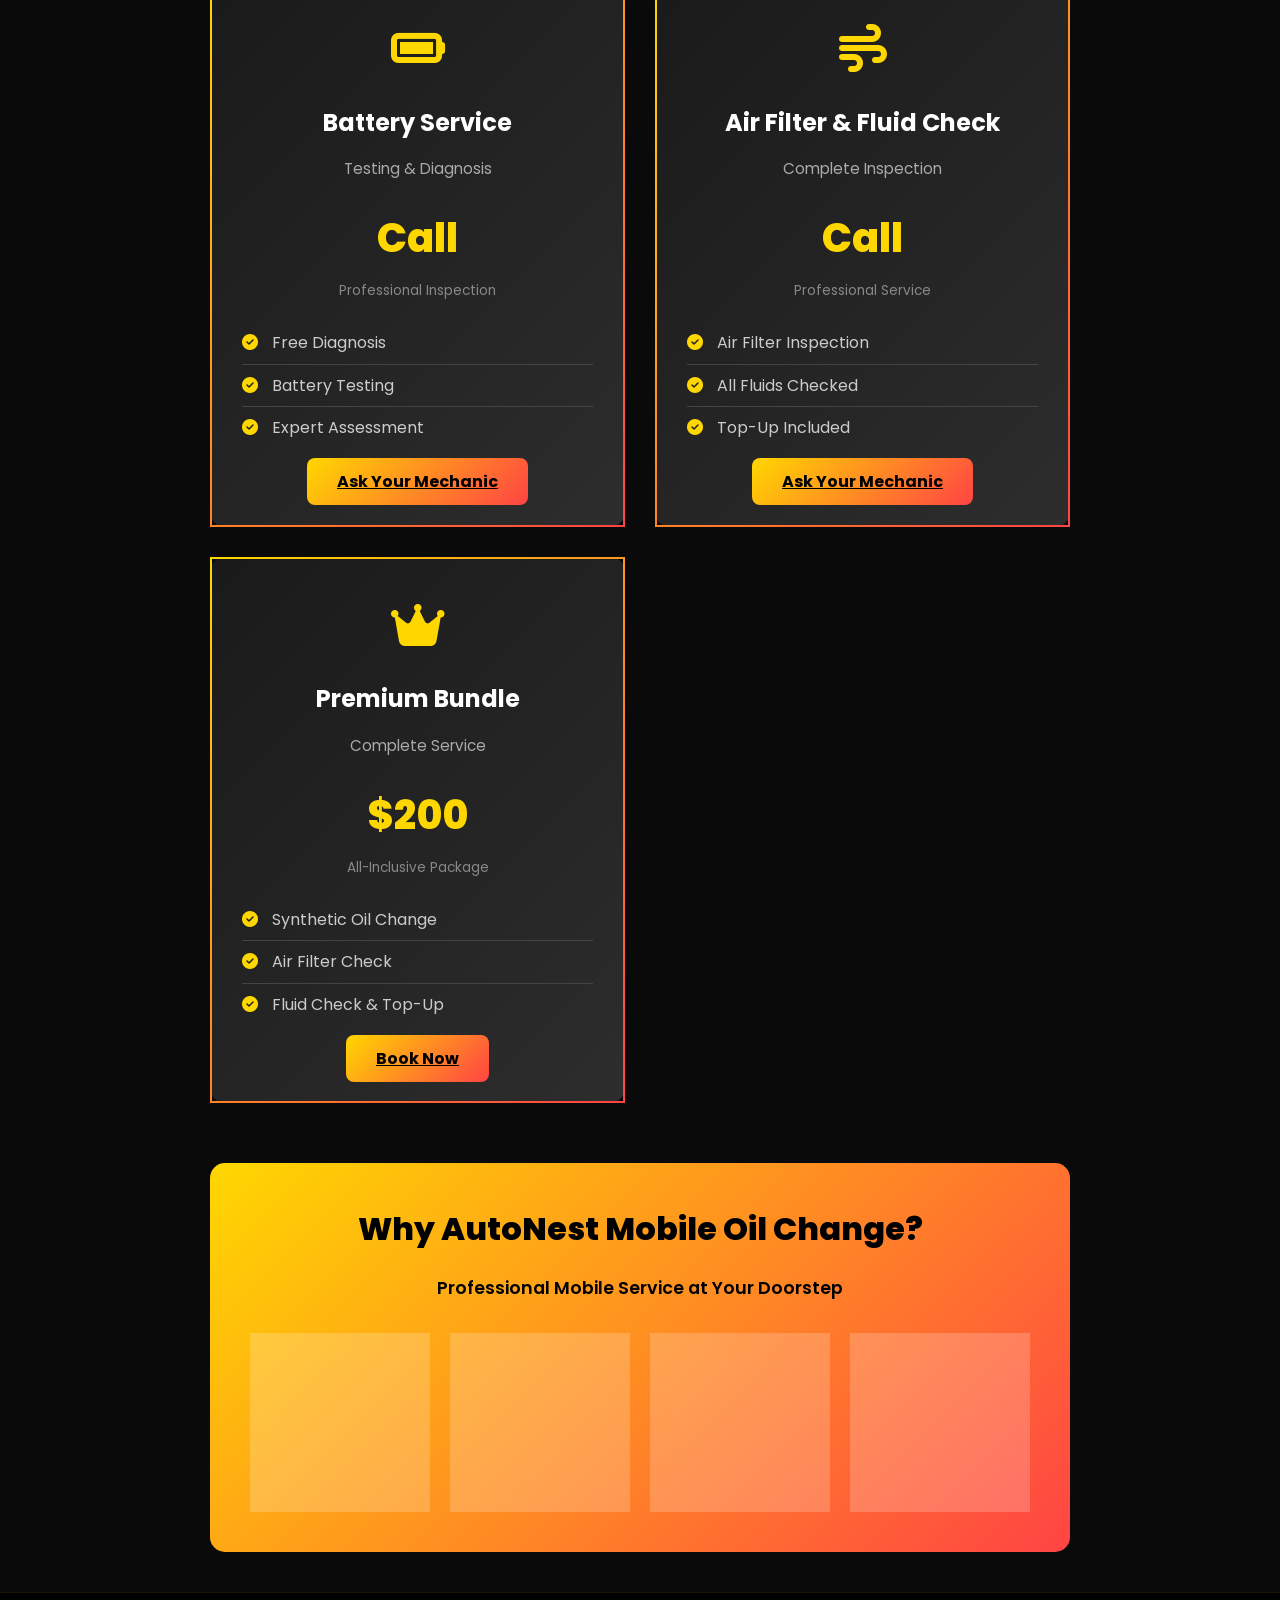
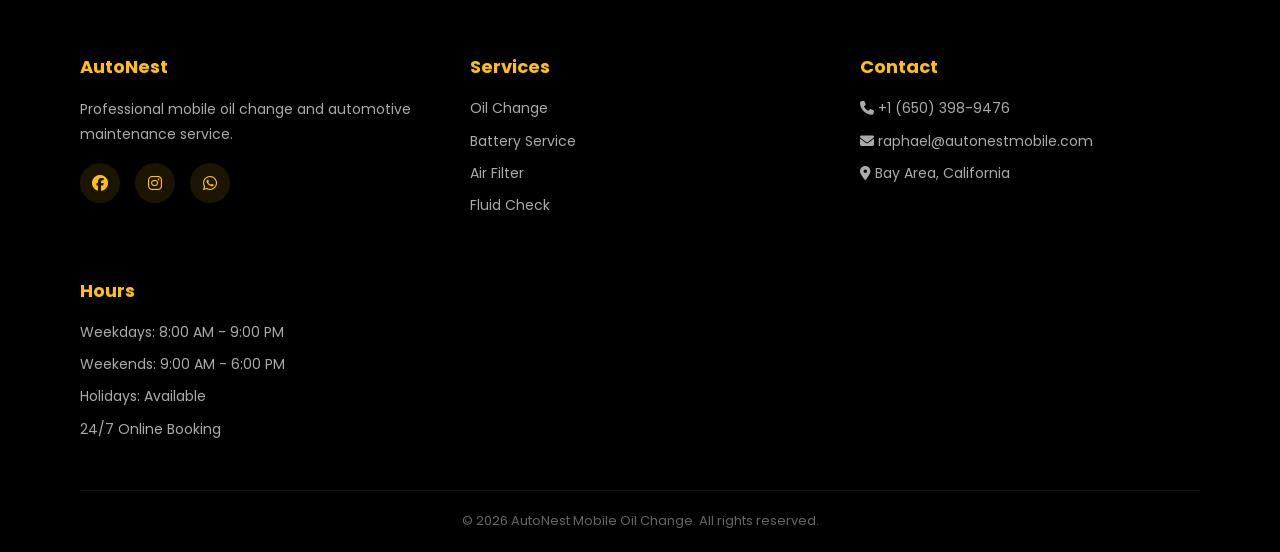
==== commit 220b6611: "💰 Update pricing: Synthetic Blend , Conventional , Premium Bundle" ====
--- a/pricing.html
+++ b/pricing.html
@@ -265,7 +265,7 @@
         </div>
         <h3>Synthetic Blend</h3>
         <p>Great Balance</p>
-        <div class="price-tag">$90</div>
+        <div class="price-tag">$95</div>
         <div class="price-note">Fixed Price - Any Vehicle</div>
         <ul class="price-features">
           <li><i class="fas fa-check-circle"></i> Synthetic Blend Oil</li>
@@ -283,7 +283,7 @@
         </div>
         <h3>Conventional Oil</h3>
         <p>Budget Friendly</p>
-        <div class="price-tag">$80</div>
+        <div class="price-tag">$90</div>
         <div class="price-note">Fixed Price - Any Vehicle</div>
         <ul class="price-features">
           <li><i class="fas fa-check-circle"></i> Conventional Oil</li>
@@ -337,7 +337,7 @@
           </div>
           <h3>Premium Bundle</h3>
           <p>Complete Service</p>
-          <div class="price-tag">$180</div>
+          <div class="price-tag">$200</div>
           <div class="price-note">All-Inclusive Package</div>
           <ul class="price-features">
             <li><i class="fas fa-check-circle"></i> Synthetic Oil Change</li>
